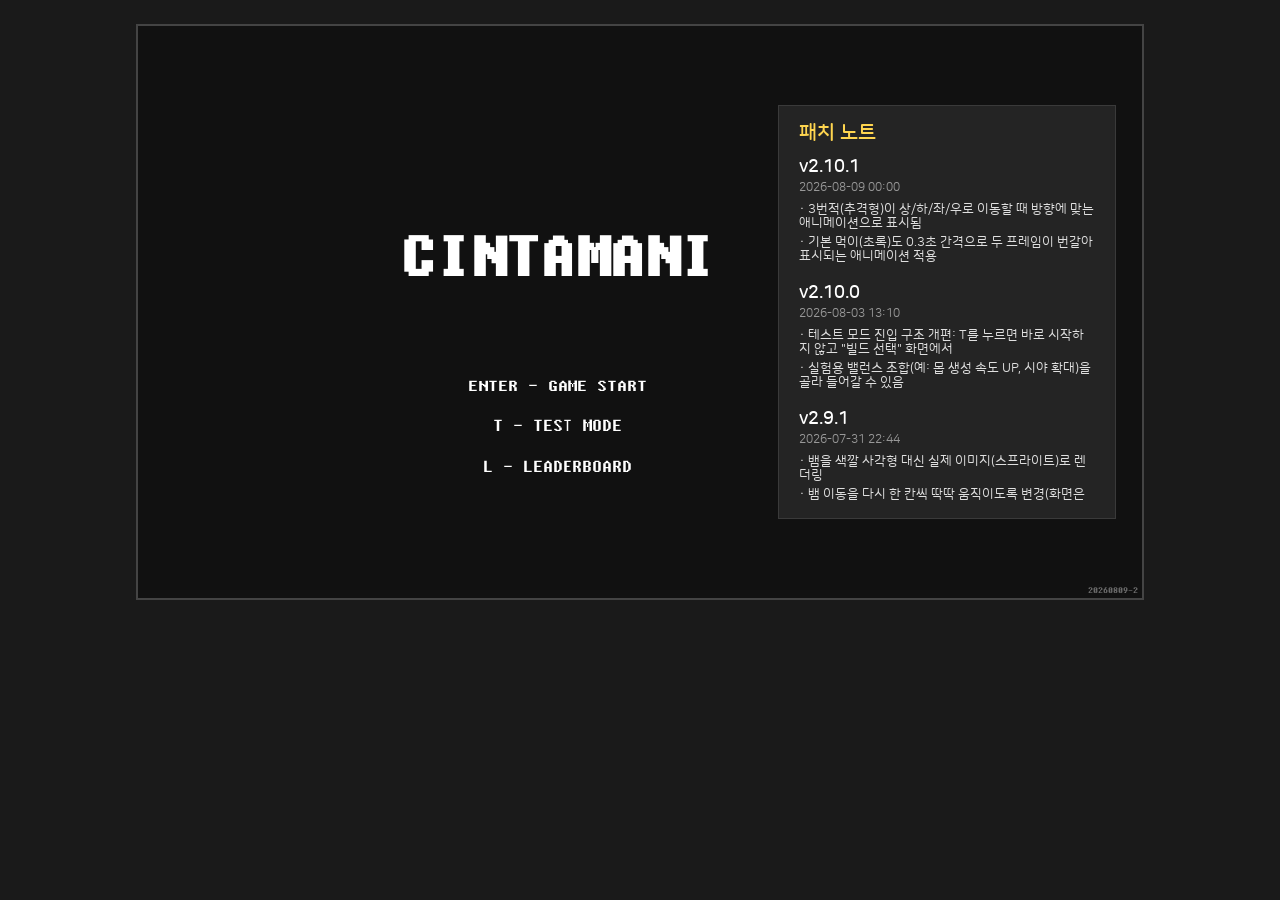
==== index.html @ 496b2016 "3번적 이동 애니메이션 + 기본 먹이 애니메이션 추가 - 3번적(추격형): assets/enemies/enemy3_sprite.png(4행×2열, 상/하/좌/우별   2프레임)을 " ====
<!DOCTYPE html>
<html lang="ko">
<head>
  <meta charset="UTF-8" />
  <meta name="viewport" content="width=device-width, initial-scale=1.0" />
  <title>Cintamani</title>
  <link rel="stylesheet" href="css/style.css?v=20260809-2" />
</head>
<body>
  <div id="game-wrapper">
    <div id="play-area">
      <canvas id="status-canvas"></canvas>
      <div id="canvas-stage">
        <canvas id="game-canvas"></canvas>
        <div id="leaderboard-overlay" class="hidden">
          <div id="leaderboard-top">
            <div id="leaderboard-my-score">
              <div id="my-score-total"></div>
              <ul id="my-score-breakdown"></ul>
              <ul id="my-score-bonus-detail"></ul>
            </div>
            <form id="leaderboard-form">
              <div>이름을 입력하세요</div>
              <input id="leaderboard-name-input" type="text" maxlength="200" autocomplete="off" placeholder="이름 (최대 200자)" />
              <div id="leaderboard-actions">
                <button type="submit">등록</button>
                <button type="button" id="leaderboard-skip-btn">건너뛰기</button>
              </div>
            </form>
          </div>
          <div id="leaderboard-bottom">
            <ol id="leaderboard-list"></ol>
            <div id="leaderboard-footer"></div>
          </div>
        </div>
        <div id="patch-notes-overlay" class="hidden">
          <div id="patch-notes-header">패치 노트</div>
          <div id="patch-notes-list"></div>
        </div>
      </div>
      <div id="touch-controls" class="hidden">
        <div id="touch-dpad">
          <button type="button" id="touch-up" class="touch-btn touch-up" aria-label="위">▲</button>
          <button type="button" id="touch-left" class="touch-btn touch-left" aria-label="왼쪽">◀</button>
          <button type="button" id="touch-right" class="touch-btn touch-right" aria-label="오른쪽">▶</button>
          <button type="button" id="touch-down" class="touch-btn touch-down" aria-label="아래">▼</button>
        </div>
        <div id="touch-actions">
          <button type="button" id="touch-t" class="touch-btn" aria-label="테스트 모드">T</button>
          <button type="button" id="touch-p" class="touch-btn" aria-label="일시정지">P</button>
          <button type="button" id="touch-l" class="touch-btn" aria-label="리더보드">L</button>
          <button type="button" id="touch-enter" class="touch-btn" aria-label="엔터">ENTER</button>
          <button type="button" id="touch-space" class="touch-btn touch-space" aria-label="스페이스">SPACE</button>
        </div>
        <div id="touch-debug">
          <button type="button" id="touch-1" class="touch-btn" aria-label="적색 여의주 디버그">1</button>
          <button type="button" id="touch-2" class="touch-btn" aria-label="청색 여의주 디버그">2</button>
          <button type="button" id="touch-3" class="touch-btn" aria-label="녹색 여의주 디버그">3</button>
        </div>
      </div>
    </div>
  </div>

  <script type="module" src="js/main.js?v=20260809-2"></script>
</body>
</html>
---- css/style.css ----
/* 게임 전용 폰트 - assets/fonts/에 파일이 없으면 그냥 로딩 실패로 조용히 넘어가고 아래
   font-family들의 monospace 폴백이 그대로 쓰인다(다른 이미지 에셋과 같은 "없으면 폴백"
   방식). 여러 형식을 다 나열해두는 이유는 사용자가 갖고 있는 파일 확장자를 미리 알 수
   없어서 - 실제로 존재하는 파일 하나만 브라우저가 골라서 쓴다(assets/fonts/README.md 참고). */
@font-face {
  font-family: 'CintamaniFont';
  src:
    url('../assets/fonts/game.woff2') format('woff2'),
    url('../assets/fonts/game.woff') format('woff'),
    url('../assets/fonts/game.ttf') format('truetype'),
    url('../assets/fonts/game.otf') format('opentype');
  font-display: swap;
}

/* 상태창(속도/길이/킬스택/CINTAMANI 등 수치 위주 정보)과 타이틀 화면 패치노트처럼, 정보를
   빠르게 읽어야 하는 곳 전용 폰트 - CintamaniFont(장식적인 게임 타이틀/HP 등에 쓰는 폰트)와는
   별도로 가독성 좋은 폰트를 쓰기 위해 분리했다. 파일이 없으면 monospace가 아니라 sans-serif로
   폴백한다 - 애초에 "더 읽기 편한 폰트"가 목적이라, 폴백도 그 방향에 맞춘다.
   같은 family 이름('UIFont')에 font-weight만 다른 @font-face 두 개를 등록해두면, 코드에서
   `bold ...px UIFont`처럼 굵게 요청할 때 브라우저가 자동으로 볼드 전용 파일(ui_bold.*)을
   골라 쓰고, 일반 굵기 요청은 ui_light.*를 쓴다 - 브라우저가 하나의 파일을 인위적으로
   두껍게 그리는 "가짜 볼드"가 아니라 실제로 디자인된 볼드체 파일을 쓰게 하기 위해 이렇게
   나눴다. render/statusPanel.js 등 호출부 코드는 그대로 두고 폰트 파일만 이렇게 분리하면
   된다. assets/fonts/README.md 참고. */
@font-face {
  font-family: 'UIFont';
  font-weight: normal;
  src:
    url('../assets/fonts/ui_light.woff2') format('woff2'),
    url('../assets/fonts/ui_light.woff') format('woff'),
    url('../assets/fonts/ui_light.ttf') format('truetype'),
    url('../assets/fonts/ui_light.otf') format('opentype');
  font-display: swap;
}
@font-face {
  font-family: 'UIFont';
  font-weight: bold;
  src:
    url('../assets/fonts/ui_bold.woff2') format('woff2'),
    url('../assets/fonts/ui_bold.woff') format('woff'),
    url('../assets/fonts/ui_bold.ttf') format('truetype'),
    url('../assets/fonts/ui_bold.otf') format('opentype');
  font-display: swap;
}

*, *::before, *::after {
  box-sizing: border-box;
  margin: 0;
  padding: 0;
}

html, body {
  background: #1a1a1a;
  overflow: auto;
}

body {
  display: flex;
  justify-content: center;
  align-items: flex-start;
  padding: 24px;
  min-height: 100vh;
}

#game-wrapper {
  display: flex;
  flex-direction: column;
  gap: 8px;
}

/* width/height은 JS에서 내부 해상도와 1:1로 설정 → 정사각형 픽셀 보장 */
#game-canvas {
  display: block;
  border: 2px solid #444;
  image-rendering: pixelated;
  image-rendering: crisp-edges;
}

/* 캔버스와 리더보드 오버레이를 겹쳐 놓기 위한 포지셔닝 기준점 */
#canvas-stage {
  position: relative;
}

/* 상태창 캔버스(좌) + 게임 캔버스(우)를 묶는 영역 - 기본은 플레이 중 모습(둘을 확실히
   구분). 타이틀/리더보드 열람 화면에서는 JS(render/statusPanel.js의 setMerged)가 여기에
   merged 클래스를 붙여 여백/경계선을 없애고 하나의 화면처럼 보이게 한다. 세로 크기가 서로
   다른 두 캔버스가 위쪽 기준으로 나란히 붙어야 하므로 align-items:flex-start(둘 다 실제로는
   main.js가 높이를 항상 같게 맞추지만, 혹시 다르더라도 어긋나 보이지 않도록 안전하게 둠). */
#play-area {
  display: flex;
  flex-direction: row;
  align-items: flex-start;
  gap: 8px;
  position: relative;
}

#play-area.merged {
  gap: 0;
}
#play-area.merged #status-canvas {
  border-right: none;
}
#play-area.merged #game-canvas {
  border-left: none;
}

/* 게임 캔버스 왼쪽의 세로 상태창 캔버스 - 그림은 render/statusPanel.js가 그린다 */
#status-canvas {
  display: block;
  border: 2px solid #444;
  image-rendering: pixelated;
  image-rendering: crisp-edges;
  flex-shrink: 0;
}

/* 패치5: 초기 버전처럼 입력을 상단 중앙에 두되, 상단을 다시 좌(점수 명세서)/우(이름 입력)로
   나누고, 그 아래 전체 폭을 순위표가 차지하게 배치한다 - 순위표에 쓸 수 있는 면적이 훨씬
   넓어진다(예전엔 우측 절반 폭에 최대 460px로 제한돼 있었음). */
#leaderboard-overlay {
  position: absolute;
  inset: 2px; /* #game-canvas의 2px border 안쪽에 딱 맞춤 */
  display: flex;
  flex-direction: column;
  gap: 20px;
  background: rgba(10, 10, 10, 0.94);
  color: #fff;
  font-family: 'UIFont', sans-serif;
  padding: 16px;
  overflow: hidden; /* 안전장치 - 어떤 경우에도 캔버스 경계 밖으로 시각적으로 삐져나가지 않게 함 */
}

#leaderboard-overlay.hidden {
  display: none;
}

/* 상단 - 왼쪽 점수 명세서 / 오른쪽 이름 입력. 결과 단계(등록/건너뛰기 완료)에서는
   render/leaderboardPanel.js가 이 구획 전체를 hidden 처리해서 순위표만 남긴다. */
#leaderboard-top {
  display: flex;
  flex-direction: row;
  justify-content: center;
  align-items: flex-start;
  gap: 48px;
  flex-shrink: 0;
}

#leaderboard-top.hidden {
  display: none;
}

#leaderboard-form {
  display: flex;
  flex-direction: column;
  align-items: center;
  gap: 8px;
}

/* 등록할지 판단하려면 기존 순위표와 비교할 기준이 눈에 바로 보여야 함 - 최종 점수는 크고
   강조된 색으로, 그 아래 항목별 내역/가산점 세부는 부가 정보라 작고 옅게 표시 */
#leaderboard-my-score {
  display: flex;
  flex-direction: column;
  gap: 2px;
  text-align: left;
  padding-top: 4px; /* 오른쪽 이름 입력 폼의 첫 줄("이름을 입력하세요")과 위쪽 높이를 맞춤 */
}

/* 하단 - 순위표가 남는 세로 공간을 전부 차지 */
#leaderboard-bottom {
  flex: 1;
  min-height: 0; /* flex 자식의 기본 min-height:auto가 내용 크기 밑으로 못 줄어들게 막는 걸 해제 - 없으면 아래 overflow-y:auto가 무력화됨 */
  display: flex;
  flex-direction: column;
  align-items: center;
  gap: 8px;
}

#my-score-total {
  font-size: 22px;
  font-weight: bold;
  color: #ffd54f;
}

/* 영수증처럼 항목을 한 줄씩 나열 - "생존 X + 처치 X + ..."로 문장처럼 잇지 않고 줄바꿈해서
   한눈에 훑어볼 수 있게 한다. list-style 마커 대신 텍스트로 직접 "·"/"–"를 붙인다
   (leaderboardPanel.js) - 가운데 정렬 레이아웃에서 브라우저 기본 마커 위치가 어긋나는 걸 피함 */
#my-score-breakdown, #my-score-bonus-detail {
  list-style: none;
  text-align: left;
}

#my-score-breakdown {
  font-size: 12px;
  color: #ccc;
}

/* 가산점 세부 항목(최대 길이/속도) - 가산점 한 줄을 풀어서 보여주는 하위 항목이라는 걸
   들여쓰기 + 더 작고 옅은 색으로 나타낸다 */
#my-score-bonus-detail {
  font-size: 11px;
  color: #888;
  padding-left: 14px;
}

#leaderboard-name-input {
  background: #1a1a1a;
  color: #fff;
  border: 1px solid #555;
  padding: 6px 10px;
  font-family: 'UIFont', sans-serif;
  font-size: 14px;
  text-align: center;
  width: 220px; /* 이름 최대 200자를 감안해 기본 입력창보다 넓힘 - 넘치는 부분은 입력창 자체 스크롤로 처리됨 */
}

#leaderboard-actions {
  display: flex;
  gap: 8px;
}

#leaderboard-actions button {
  background: #2a2a2a;
  color: #fff;
  border: 1px solid #555;
  padding: 6px 14px;
  font-family: 'UIFont', sans-serif;
  font-size: 13px;
  cursor: pointer;
}

/* 모바일(터치 우선 기기) 전용 조작 오버레이 - js/input/touchControls.js가 터치 기기로
   판단됐을 때만 hidden을 떼서 보이게 한다. 컨테이너는 pointer-events:none으로 비워두고
   버튼 각각만 auto로 켜서, 버튼 사이 빈 공간을 눌러도 아래 게임 화면에 영향 없게 한다.
   #play-area(상태창 캔버스+게임 캔버스를 함께 감싸는 부모, position:relative)의 자식으로
   둬서, inset이 상태창/게임 캔버스 구분 없이 화면 전체를 덮는다 - #touch-dpad의 left:16이
   "게임 캔버스 왼쪽"이 아니라 "화면 전체 왼쪽"(=상태창 쪽)을 가리키게 하기 위함(실제
   신고된 문제: 한때 #canvas-stage 자식으로 옮겼더니 방향키가 상태창 폭만큼 오른쪽으로
   치우쳐 게임 영역 안에서만 나왔었음). #touch-actions/#touch-debug는 right:16 기준이라
   #canvas-stage가 #play-area의 가장 오른쪽 자식으로 붙어있는 한 이 부모 변경으로
   위치가 달라지지 않는다 - 오른쪽 끝은 어느 쪽 기준이든 같은 지점이기 때문. */
#touch-controls {
  position: absolute;
  inset: 2px;
  pointer-events: none;
  z-index: 5;
}

#touch-controls.hidden {
  display: none;
}

.touch-btn {
  position: absolute;
  width: 52px;
  height: 52px;
  border-radius: 50%;
  background: rgba(255, 255, 255, 0.12);
  border: 1px solid rgba(255, 255, 255, 0.28);
  color: rgba(255, 255, 255, 0.85);
  font-family: 'CintamaniFont', monospace;
  font-size: 18px;
  display: flex;
  align-items: center;
  justify-content: center;
  pointer-events: auto;
  touch-action: none; /* 버튼 위에서의 스크롤/확대 제스처를 막아 오조작 방지 */
  -webkit-user-select: none;
  user-select: none;
}

.touch-btn:active {
  background: rgba(255, 255, 255, 0.28);
}

/* 방향키 - 왼쪽 아래에 십자(3x3, 가운데는 비움) 배치. 버튼 사이 간격 없이 변끼리 딱 붙여서
   (원형이 아니라 둥근 사각형으로) 진짜 십자키처럼 하나로 이어져 보이게 한다 - 크기도
   액션 버튼보다 크게(64px) 키워서 엄지로 누르기 편하게 했다. */
#touch-dpad {
  position: absolute;
  left: 16px;
  bottom: 16px;
  width: 192px;
  height: 192px;
}

#touch-dpad .touch-btn {
  width: 64px;
  height: 64px;
  border-radius: 10px;
  font-size: 22px;
}

.touch-up    { left: 64px; top: 0; }
.touch-left  { left: 0;    top: 64px; }
.touch-right { left: 128px; top: 64px; }
.touch-down  { left: 64px; top: 128px; }

/* 액션 버튼 - 오른쪽 아래에 2x2, SPACE만 살짝 크게(실제 플레이 중 가장 많이 누르는 버튼) */
#touch-actions {
  position: absolute;
  right: 16px;
  bottom: 16px;
  width: 176px;
  height: 176px;
}

/* T(타이틀 전용)와 P(플레이 중 전용)는 동시에 보이는 일이 없어서(js/input/touchControls.js의
   setTouchActionButtons가 상태별로 둘 중 하나만 표시) 같은 자리를 공유한다. */
#touch-t, #touch-p { left: 0; top: 0; }
#touch-l     { left: 62px; top: 0; }
#touch-enter { left: 0;  top: 62px; }
.touch-space {
  left: 62px;
  top: 62px;
  width: 114px;
  height: 114px;
  font-size: 14px;
}

/* 테스트 모드 전용 여의주 디버그 버튼(1/2/3) - #touch-actions(2x2, SPACE가 커서 자리가
   꽉 참) 위로 별도 줄을 하나 더 만들어 가로로 배치한다. 테스트 모드가 아닐 때는
   js/input/touchControls.js의 setTouchActionButtons가 display:none으로 숨긴다. */
#touch-debug {
  position: absolute;
  right: 16px;
  bottom: 200px; /* #touch-actions(bottom:16px, height:176px) 바로 위에 8px 띄워서 배치 */
  width: 176px;
  height: 52px;
}

#touch-1 { left: 0;   top: 0; }
#touch-2 { left: 62px; top: 0; }
#touch-3 { left: 124px; top: 0; }

#leaderboard-actions button:hover {
  background: #3a3a3a;
}

#leaderboard-list {
  list-style: none;
  width: 100%;
  max-width: 600px; /* 패치5로 폭이 넓어졌지만, 한 줄이 과하게 늘어지지 않게 적당히 제한 */
  min-height: 0; /* flex 자식(#leaderboard-bottom)의 기본 min-height:auto가 내용 크기 밑으로
                    못 줄어들게 막는 걸 해제 - 없으면 아래 overflow-y:auto가 무력화됨 */
  /* max-height:60vh였으면 화면(뷰포트) 기준이라 캔버스 실제 크기와 무관하게 넘칠 수 있었음 -
     이제 부모(#leaderboard-bottom)가 캔버스 높이에 맞게 잡혀 있으므로 그 안에서만 스크롤되면 됨 */
  overflow-y: auto;
}

/* 기록 하나당 한 줄 - 이름/기록은 크게 눈에 띄게, 타임스탬프는 부가정보로 작게 */
#leaderboard-list li {
  display: flex;
  align-items: baseline;
  gap: 10px;
  padding: 4px 6px;
  color: #ccc;
  text-align: left;
  white-space: nowrap;
}

.leaderboard-name {
  font-size: 16px;
  overflow: hidden;
  text-overflow: ellipsis;
  flex: 1;
  min-width: 0;
}

.leaderboard-record {
  font-size: 16px;
  font-weight: bold;
  flex-shrink: 0;
}

.leaderboard-date {
  font-size: 10px;
  color: #777;
  flex-shrink: 0;
}

#leaderboard-list li.mine {
  color: #ffd54f;
  font-weight: bold;
}

#leaderboard-list li.mine .leaderboard-date {
  color: #b39544;
}

#leaderboard-footer {
  font-size: 12px;
  color: #888;
}

/* 타이틀 화면 우측의 패치노트 패널 - 로고/메뉴(render/overlays.js의 renderTitleScreen,
   캔버스에 그림)가 왼쪽으로 옮겨가면서 남는 오른쪽 공간을 차지한다. 진짜 스크롤이 필요해서
   캔버스가 아니라 DOM으로 만들었다(리더보드 이름 입력이 캔버스가 아니라 DOM인 것과 같은
   이유 - 텍스트 입력/스크롤처럼 브라우저 기본 동작이 필요한 UI는 캔버스로 흉내내지 않는다).
   위치·크기는 예전 캔버스 버전(patchNotesPanel 도입 전) 실측값을 그대로 옮긴 것 -
   로고 텍스트("CINTAMANI")와 안 겹치는 걸 확인한 값. */
#patch-notes-overlay {
  position: absolute;
  top: 14%;
  bottom: 14%;
  right: 28px;
  width: 44%;
  background: #242424;
  border: 1px solid #3a3a3a;
  color: #e0e0e0;
  font-family: 'UIFont', sans-serif;
  padding: 16px 20px;
  display: flex;
  flex-direction: column;
  overflow: hidden; /* 헤더는 고정, 목록만 스크롤(아래 #patch-notes-list) */
}

#patch-notes-overlay.hidden {
  display: none;
}

#patch-notes-header {
  font-weight: bold;
  font-size: 20px;
  color: #ffd54f;
  flex-shrink: 0;
  margin-bottom: 12px;
}

/* min-height:0 - flex 자식의 기본값(auto)이 내용 크기 밑으로 못 줄어들게 막는 걸 해제,
   #leaderboard-list와 같은 이유(없으면 overflow-y:auto가 무력화됨). */
#patch-notes-list {
  flex: 1;
  min-height: 0;
  overflow-y: auto;
}

.patch-note-entry {
  margin-bottom: 20px;
}

.patch-note-entry:last-child {
  margin-bottom: 0;
}

/* 버전을 더 크게 보여달라는 요청 - meta(날짜/시간)나 본문보다 눈에 띄게 키움 */
.patch-note-version {
  font-size: 18px;
  font-weight: bold;
  color: #ffffff;
}

.patch-note-meta {
  font-size: 12px;
  color: #999999;
  margin: 3px 0 8px;
}

.patch-note-lines {
  list-style: none;
  font-size: 13px;
  color: #e0e0e0;
}

.patch-note-lines li {
  margin-bottom: 5px;
}
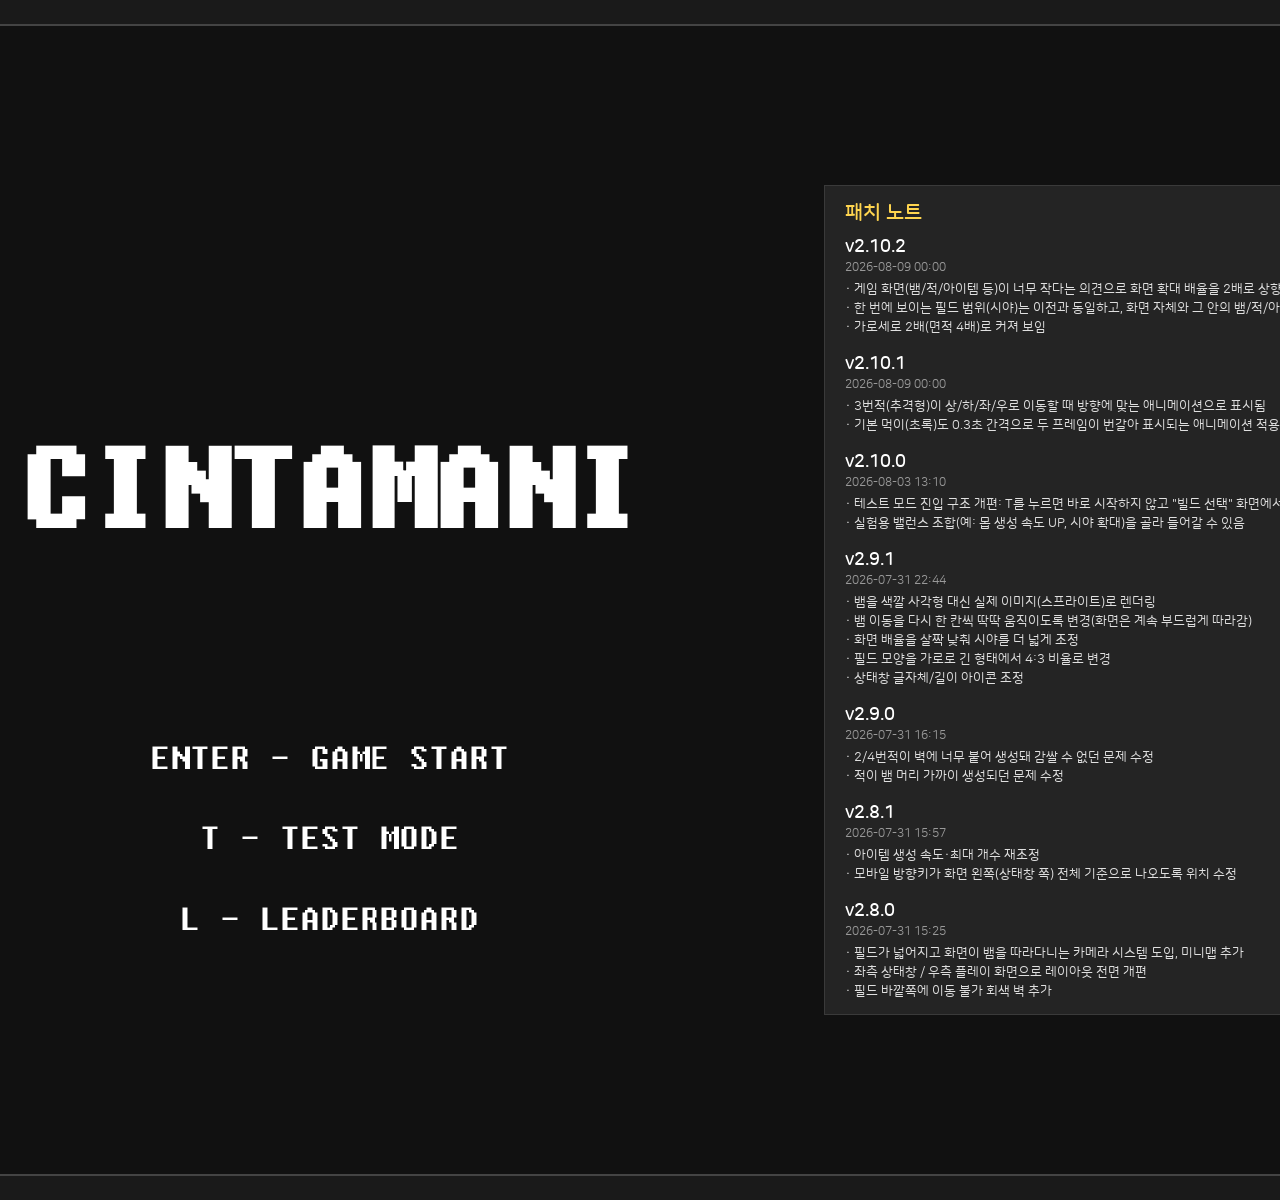
==== commit aa0f5ef8: "화면 확대 배율 2배로 상향 (뱀/아이템/적이 작아 보인다는 의견 반영) CAMERA_ZOOM을 24/17 -> 48/17로 정확히 2배 상향, VIEWPORT_COLS/ROWS는" ====
--- a/index.html
+++ b/index.html
@@ -4,7 +4,7 @@
   <meta charset="UTF-8" />
   <meta name="viewport" content="width=device-width, initial-scale=1.0" />
   <title>Cintamani</title>
-  <link rel="stylesheet" href="css/style.css?v=20260809-2" />
+  <link rel="stylesheet" href="css/style.css?v=20260809-3" />
 </head>
 <body>
   <div id="game-wrapper">
@@ -61,6 +61,6 @@
     </div>
   </div>
 
-  <script type="module" src="js/main.js?v=20260809-2"></script>
+  <script type="module" src="js/main.js?v=20260809-3"></script>
 </body>
 </html>
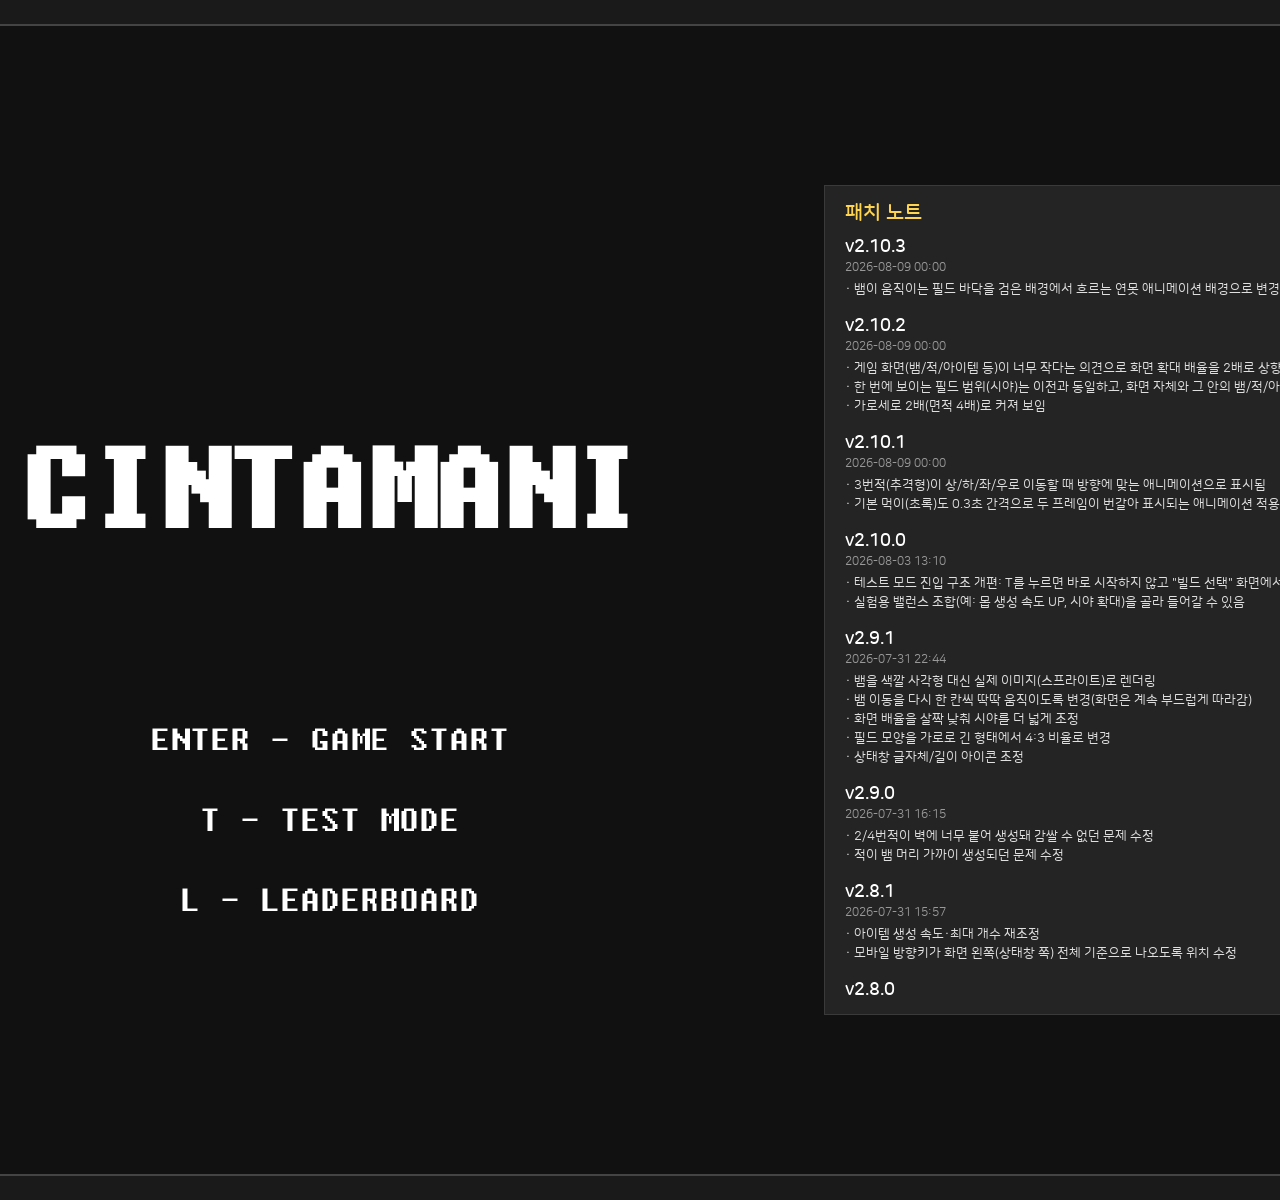
==== commit fe013273: "필드 배경을 검은 화면에서 흐르는 연못 애니메이션으로 변경 assets/pond_flow_0~3.png(0.23초 간격 4프레임 순환, 이음매 없이 반복 타일링 가능하도록 제작된 " ====
--- a/index.html
+++ b/index.html
@@ -4,7 +4,7 @@
   <meta charset="UTF-8" />
   <meta name="viewport" content="width=device-width, initial-scale=1.0" />
   <title>Cintamani</title>
-  <link rel="stylesheet" href="css/style.css?v=20260809-3" />
+  <link rel="stylesheet" href="css/style.css?v=20260809-4" />
 </head>
 <body>
   <div id="game-wrapper">
@@ -61,6 +61,6 @@
     </div>
   </div>
 
-  <script type="module" src="js/main.js?v=20260809-3"></script>
+  <script type="module" src="js/main.js?v=20260809-4"></script>
 </body>
 </html>
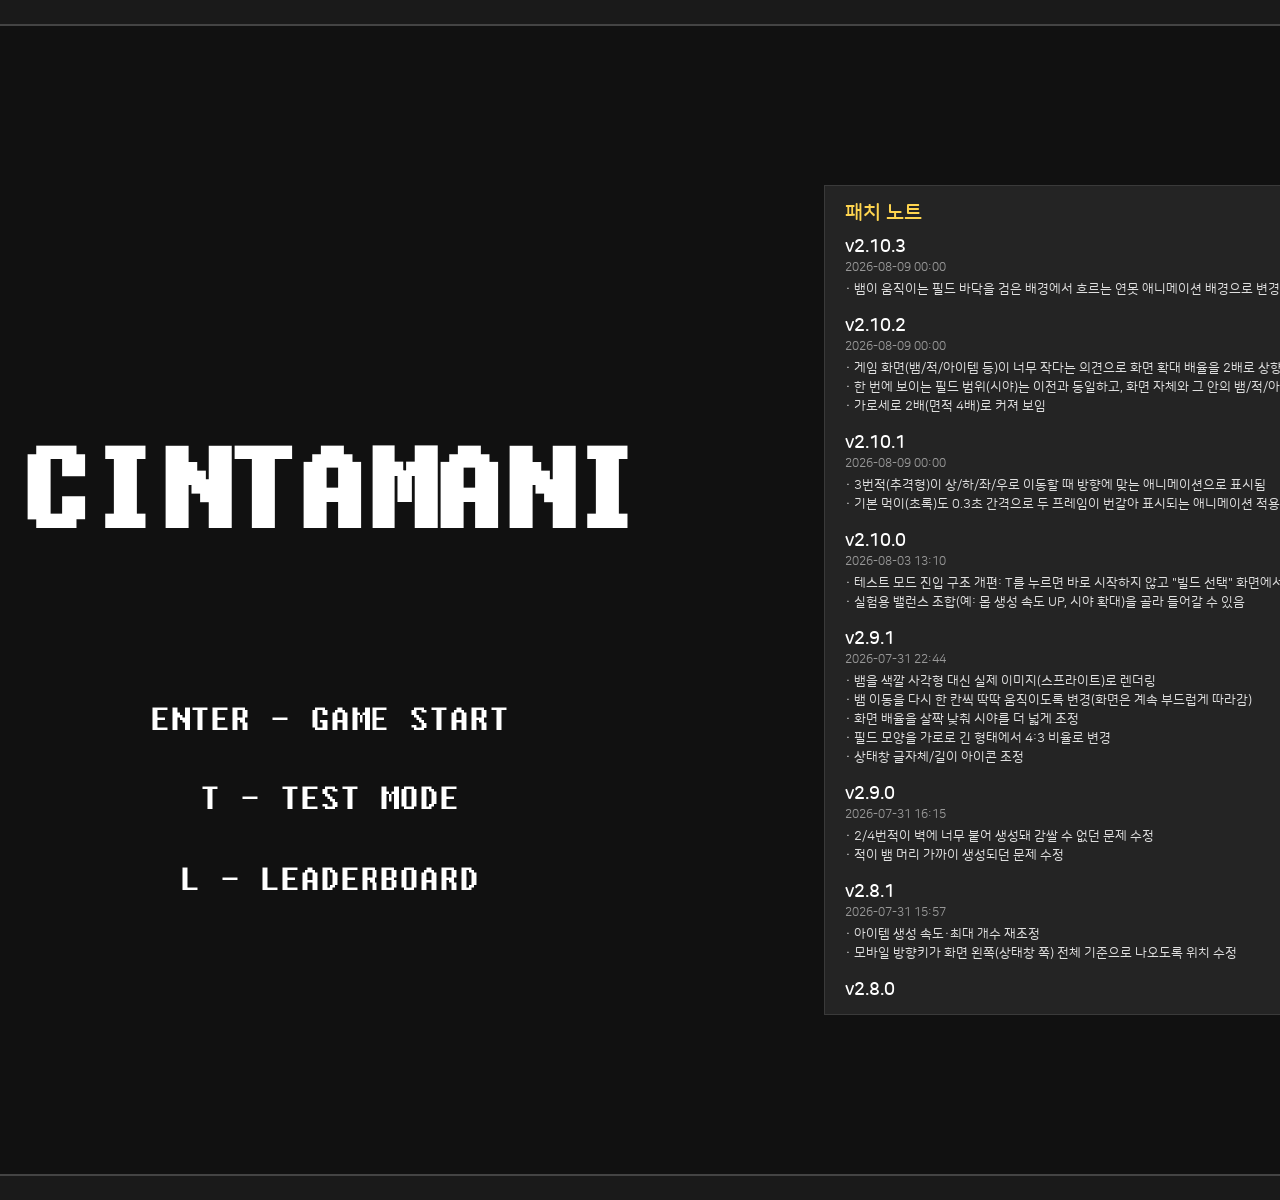
==== commit 63eb6350: "포획 판정을 감쌈 완료 시점이 아닌 실제 자기충돌 시점으로 바꾸는 실험 추가 (실험실 개편) 감싸기만으로는 적이 사라지지 않고, 머리가 실제로 몸통에 부딪히는 순간에만 포획+무적이" ====
--- a/index.html
+++ b/index.html
@@ -4,7 +4,7 @@
   <meta charset="UTF-8" />
   <meta name="viewport" content="width=device-width, initial-scale=1.0" />
   <title>Cintamani</title>
-  <link rel="stylesheet" href="css/style.css?v=20260809-4" />
+  <link rel="stylesheet" href="css/style.css?v=20260810-4" />
 </head>
 <body>
   <div id="game-wrapper">
@@ -61,6 +61,6 @@
     </div>
   </div>
 
-  <script type="module" src="js/main.js?v=20260809-4"></script>
+  <script type="module" src="js/main.js?v=20260810-4"></script>
 </body>
 </html>
--- a/css/style.css
+++ b/css/style.css
@@ -319,7 +319,8 @@
 
 /* 테스트 모드 전용 여의주 디버그 버튼(1/2/3) - #touch-actions(2x2, SPACE가 커서 자리가
    꽉 참) 위로 별도 줄을 하나 더 만들어 가로로 배치한다. 테스트 모드가 아닐 때는
-   js/input/touchControls.js의 setTouchActionButtons가 display:none으로 숨긴다. */
+   js/input/touchControls.js의 setTouchActionButtons가 display:none으로 숨긴다. 같은 버튼을
+   테스트 빌드 선택 화면(states/testBuildSelectState.js)에서 빌드 선택 숫자키로도 재사용한다. */
 #touch-debug {
   position: absolute;
   right: 16px;
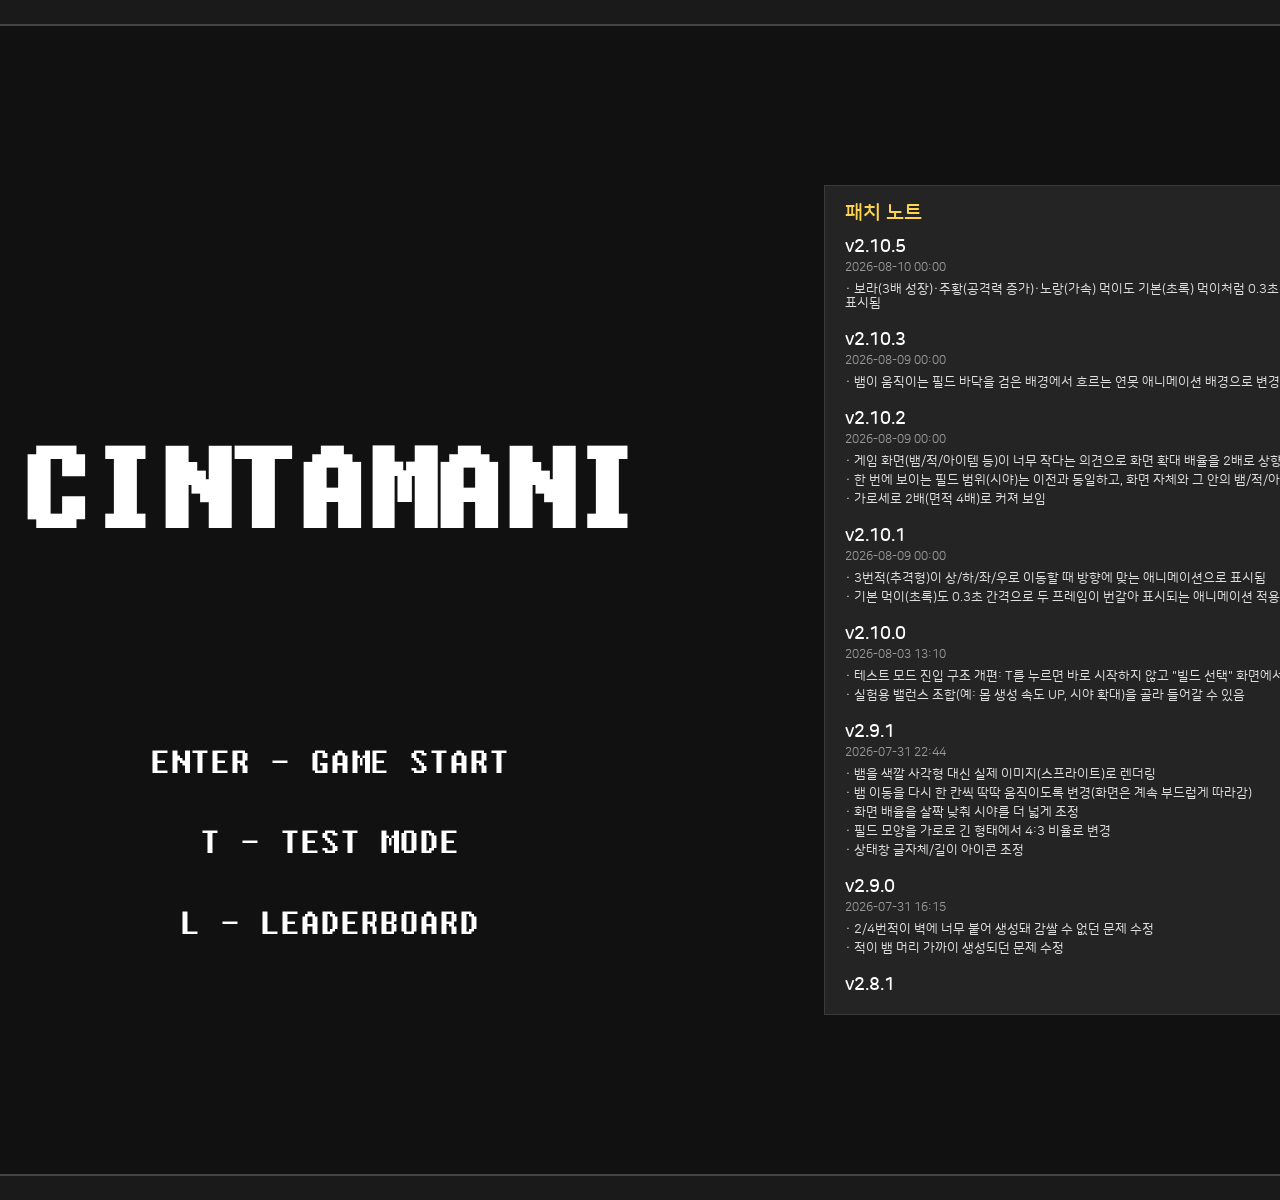
==== commit f6afc000: "보라/주황/노랑 먹이에도 2프레임 애니메이션 이미지 적용 기본(초록) 먹이 애니메이션 때 만들어둔 content/items/*.js의 icon.framePaths 확장 지점을 그대" ====
--- a/index.html
+++ b/index.html
@@ -4,7 +4,7 @@
   <meta charset="UTF-8" />
   <meta name="viewport" content="width=device-width, initial-scale=1.0" />
   <title>Cintamani</title>
-  <link rel="stylesheet" href="css/style.css?v=20260810-4" />
+  <link rel="stylesheet" href="css/style.css?v=20260810-5" />
 </head>
 <body>
   <div id="game-wrapper">
@@ -61,6 +61,6 @@
     </div>
   </div>
 
-  <script type="module" src="js/main.js?v=20260810-4"></script>
+  <script type="module" src="js/main.js?v=20260810-5"></script>
 </body>
 </html>
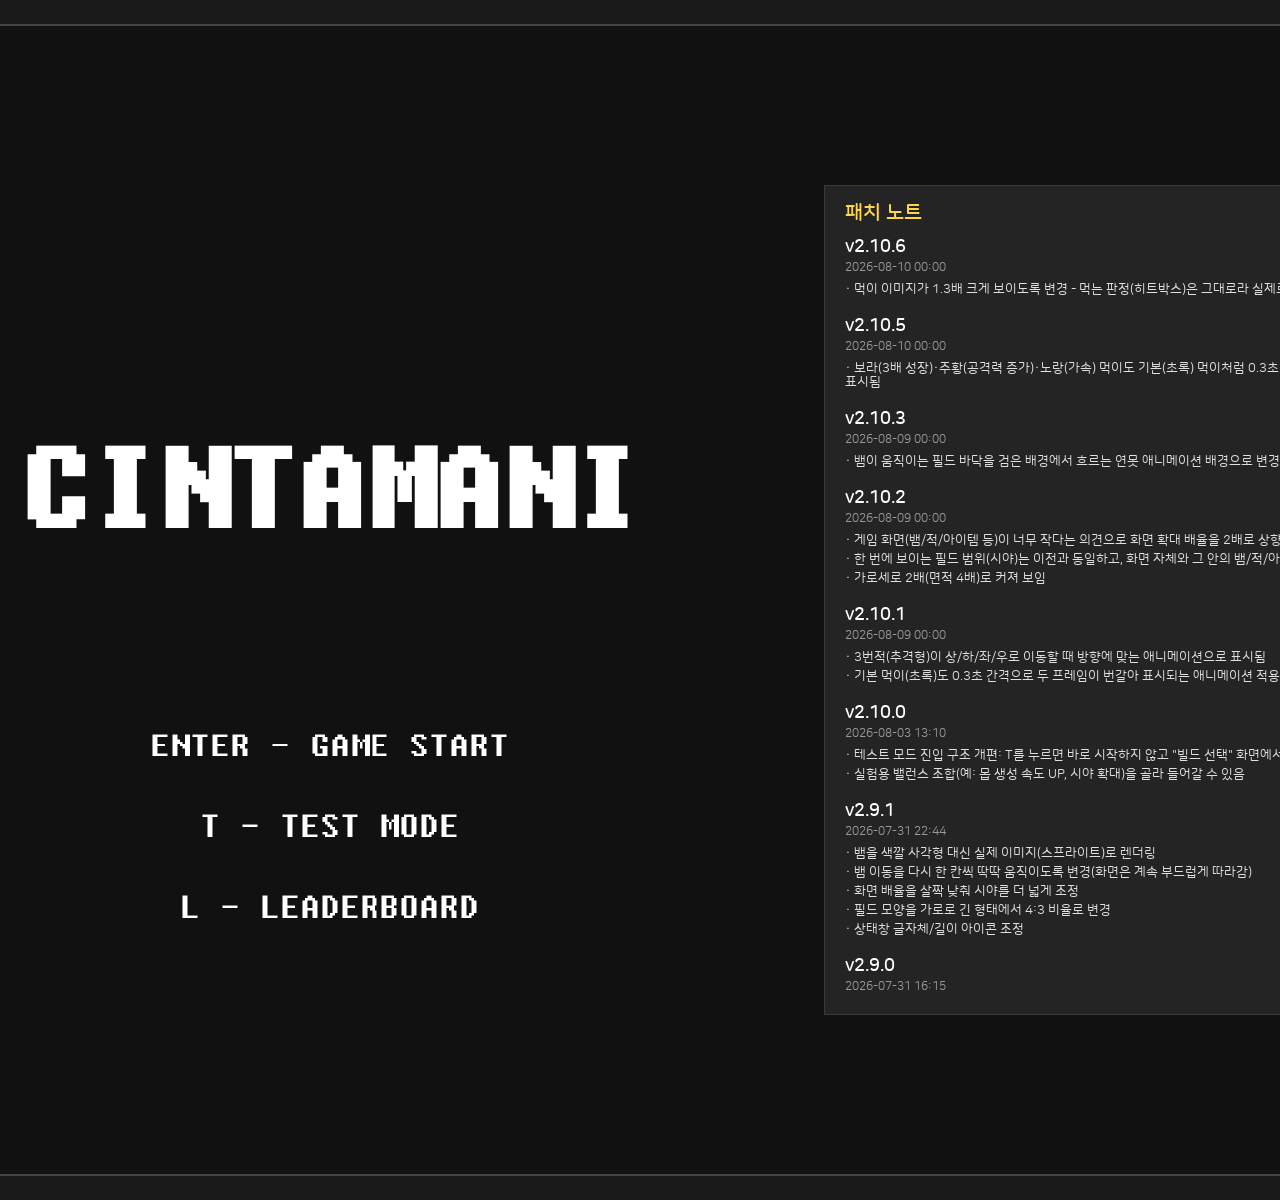
==== commit 1e606db0: "먹이 이미지 크기를 1.3배로 확대 (히트박스는 그대로) managers/itemManager.js의 render()에서 그리는 박스만 FOOD_VISUAL_SCALE(1.3)배로" ====
--- a/index.html
+++ b/index.html
@@ -4,7 +4,7 @@
   <meta charset="UTF-8" />
   <meta name="viewport" content="width=device-width, initial-scale=1.0" />
   <title>Cintamani</title>
-  <link rel="stylesheet" href="css/style.css?v=20260810-5" />
+  <link rel="stylesheet" href="css/style.css?v=20260810-6" />
 </head>
 <body>
   <div id="game-wrapper">
@@ -61,6 +61,6 @@
     </div>
   </div>
 
-  <script type="module" src="js/main.js?v=20260810-5"></script>
+  <script type="module" src="js/main.js?v=20260810-6"></script>
 </body>
 </html>
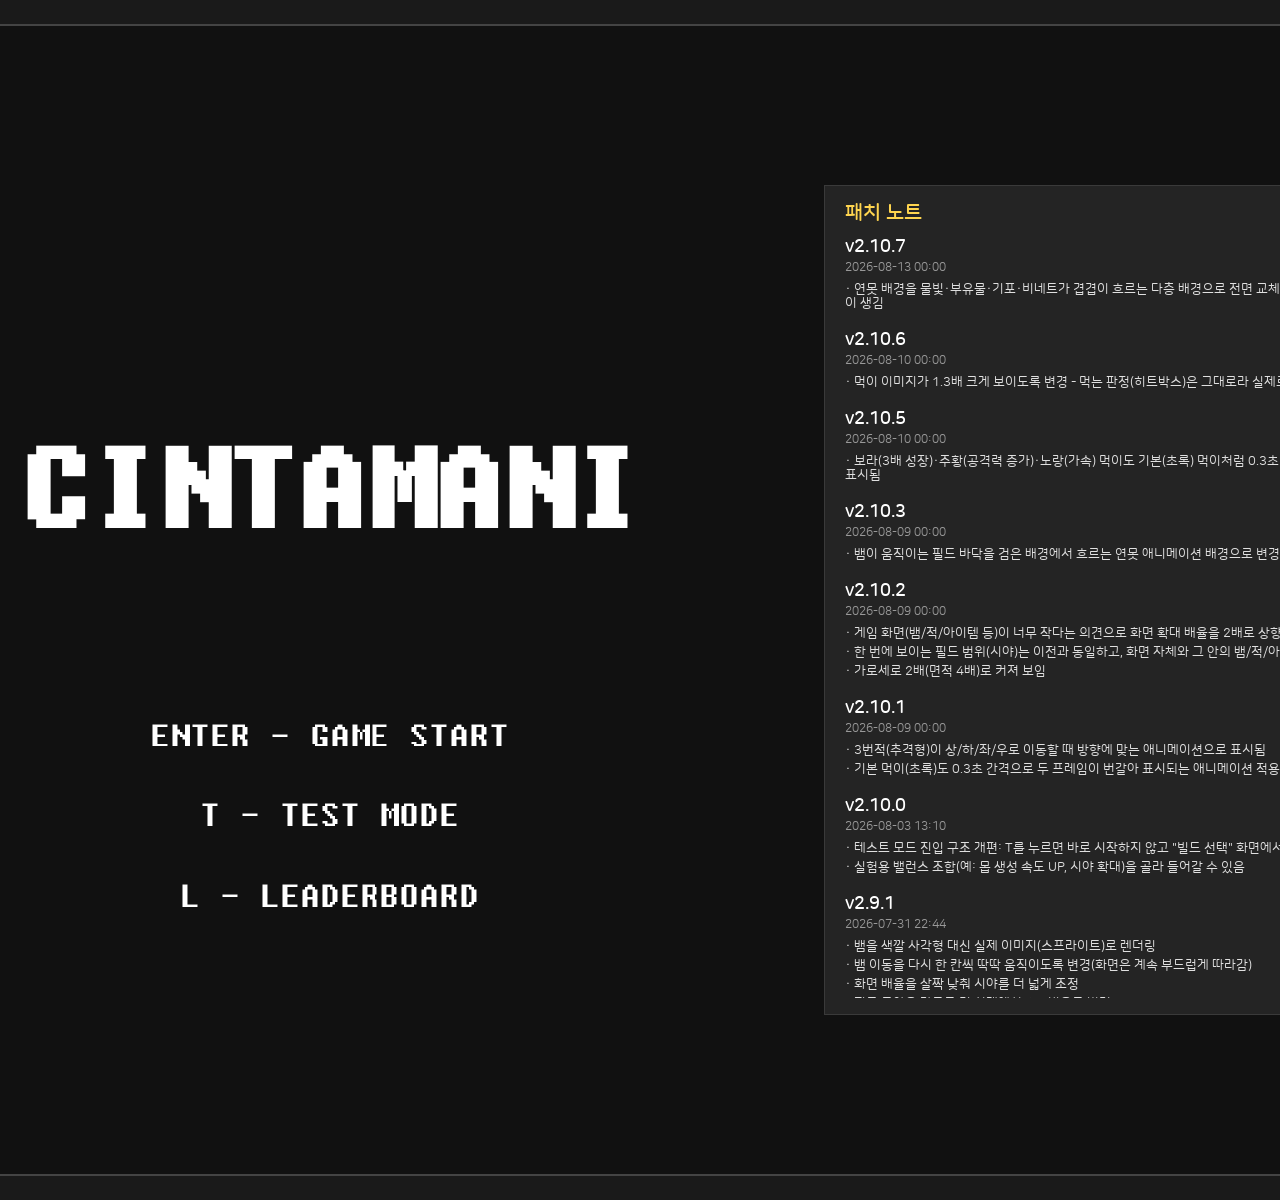
==== commit 02295338: "연못 배경을 6-레이어 패럴랙스 배경으로 전면 교체 (v2.10.7) 기존 단일 애니메이션 물결 타일(pond_flow_0~3.png, render/pondBackground.js" ====
--- a/index.html
+++ b/index.html
@@ -4,7 +4,7 @@
   <meta charset="UTF-8" />
   <meta name="viewport" content="width=device-width, initial-scale=1.0" />
   <title>Cintamani</title>
-  <link rel="stylesheet" href="css/style.css?v=20260810-6" />
+  <link rel="stylesheet" href="css/style.css?v=20260813-1" />
 </head>
 <body>
   <div id="game-wrapper">
@@ -61,6 +61,6 @@
     </div>
   </div>
 
-  <script type="module" src="js/main.js?v=20260810-6"></script>
+  <script type="module" src="js/main.js?v=20260813-1"></script>
 </body>
 </html>
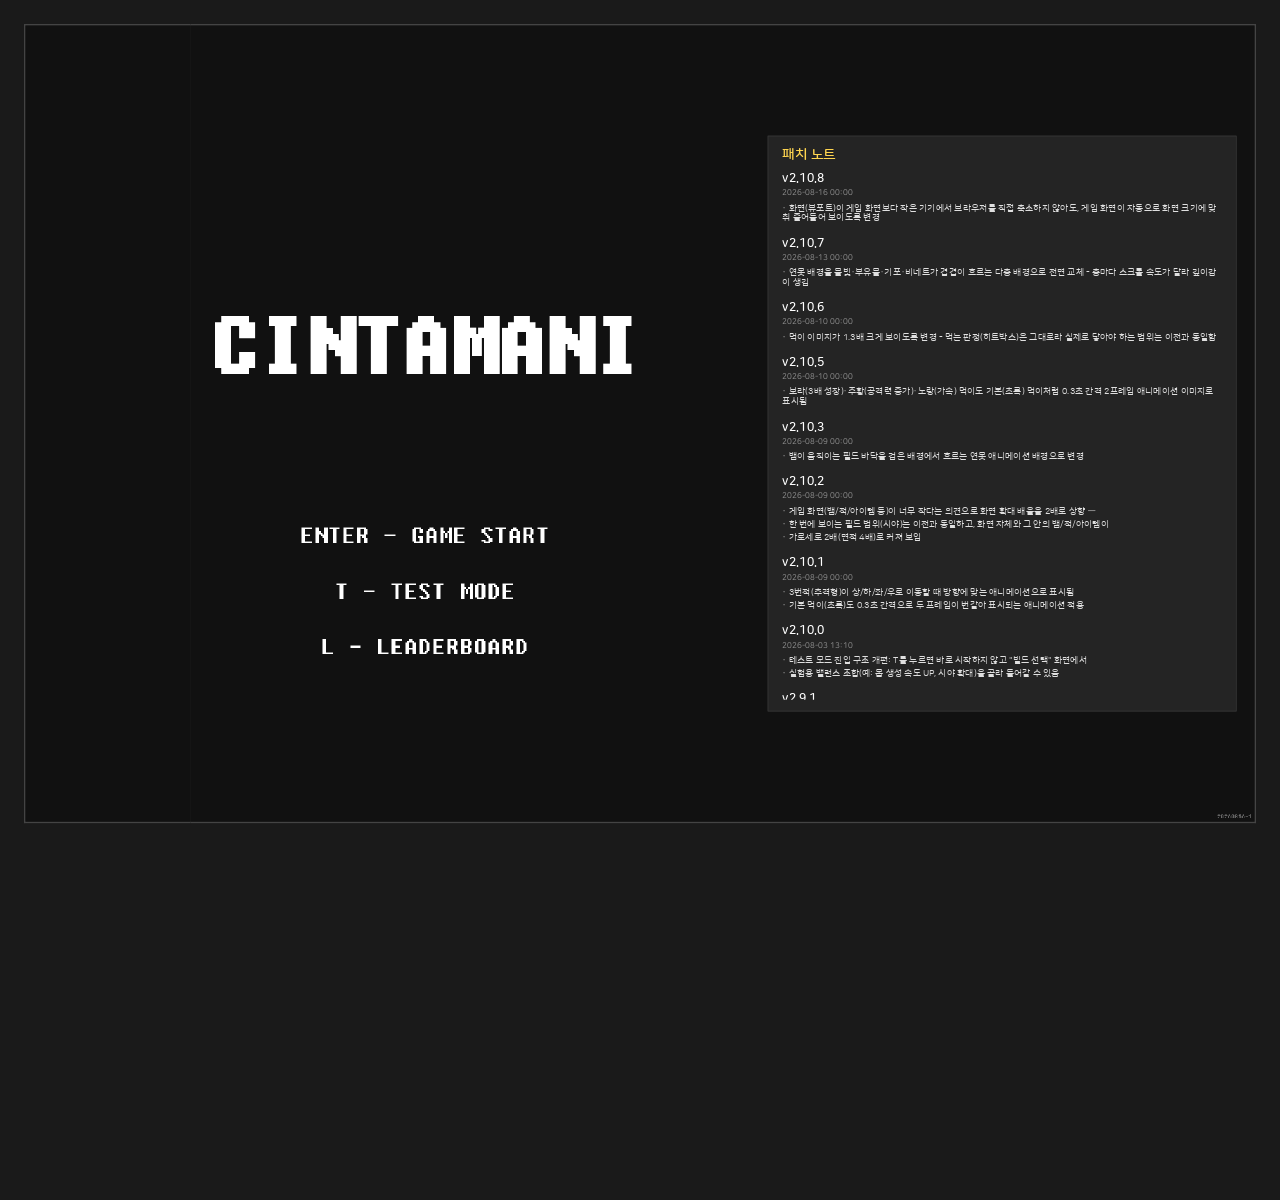
==== commit 61c3c3bb: "화면 크기에 맞춰 게임 화면 자동 축소 (v2.10.8) 캔버스가 항상 고정 픽셀 크기(768x576 + 좌측 상태창 240px)로만 그려져서, 화면이 그보다 작은 기기에서는 사용" ====
--- a/index.html
+++ b/index.html
@@ -4,7 +4,7 @@
   <meta charset="UTF-8" />
   <meta name="viewport" content="width=device-width, initial-scale=1.0" />
   <title>Cintamani</title>
-  <link rel="stylesheet" href="css/style.css?v=20260813-1" />
+  <link rel="stylesheet" href="css/style.css?v=20260816-1" />
 </head>
 <body>
   <div id="game-wrapper">
@@ -61,6 +61,6 @@
     </div>
   </div>
 
-  <script type="module" src="js/main.js?v=20260813-1"></script>
+  <script type="module" src="js/main.js?v=20260816-1"></script>
 </body>
 </html>
--- a/css/style.css
+++ b/css/style.css
@@ -66,6 +66,10 @@
   display: flex;
   flex-direction: column;
   gap: 8px;
+  /* main.js의 fitGameWrapperToViewport가 화면이 작을 때 여기에 scale()을 건다 - 위쪽/가로
+     중앙을 기준점으로 줄어들게 해서, body의 justify-content:center(가로 중앙 정렬) +
+     align-items:flex-start(위쪽 정렬) 배치 의도가 축소 후에도 그대로 유지되게 한다. */
+  transform-origin: top center;
 }
 
 /* width/height은 JS에서 내부 해상도와 1:1로 설정 → 정사각형 픽셀 보장 */
